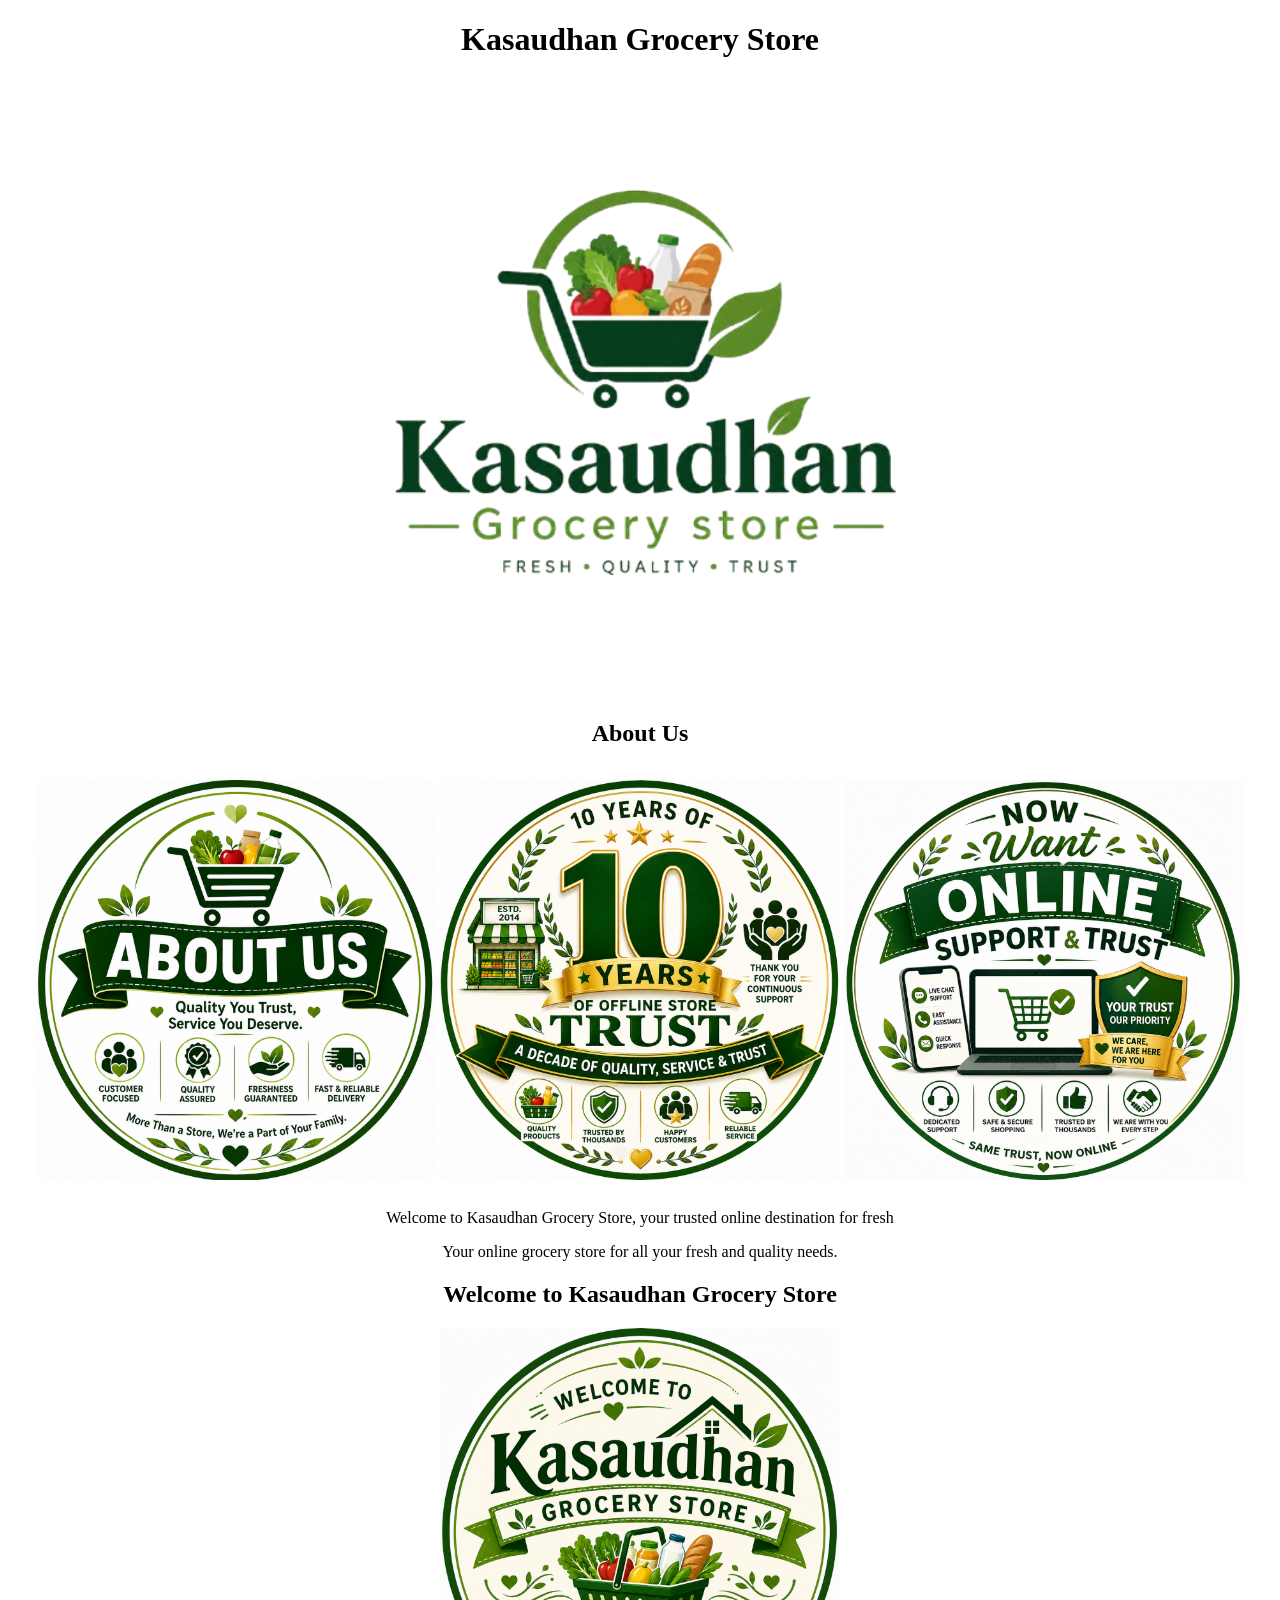
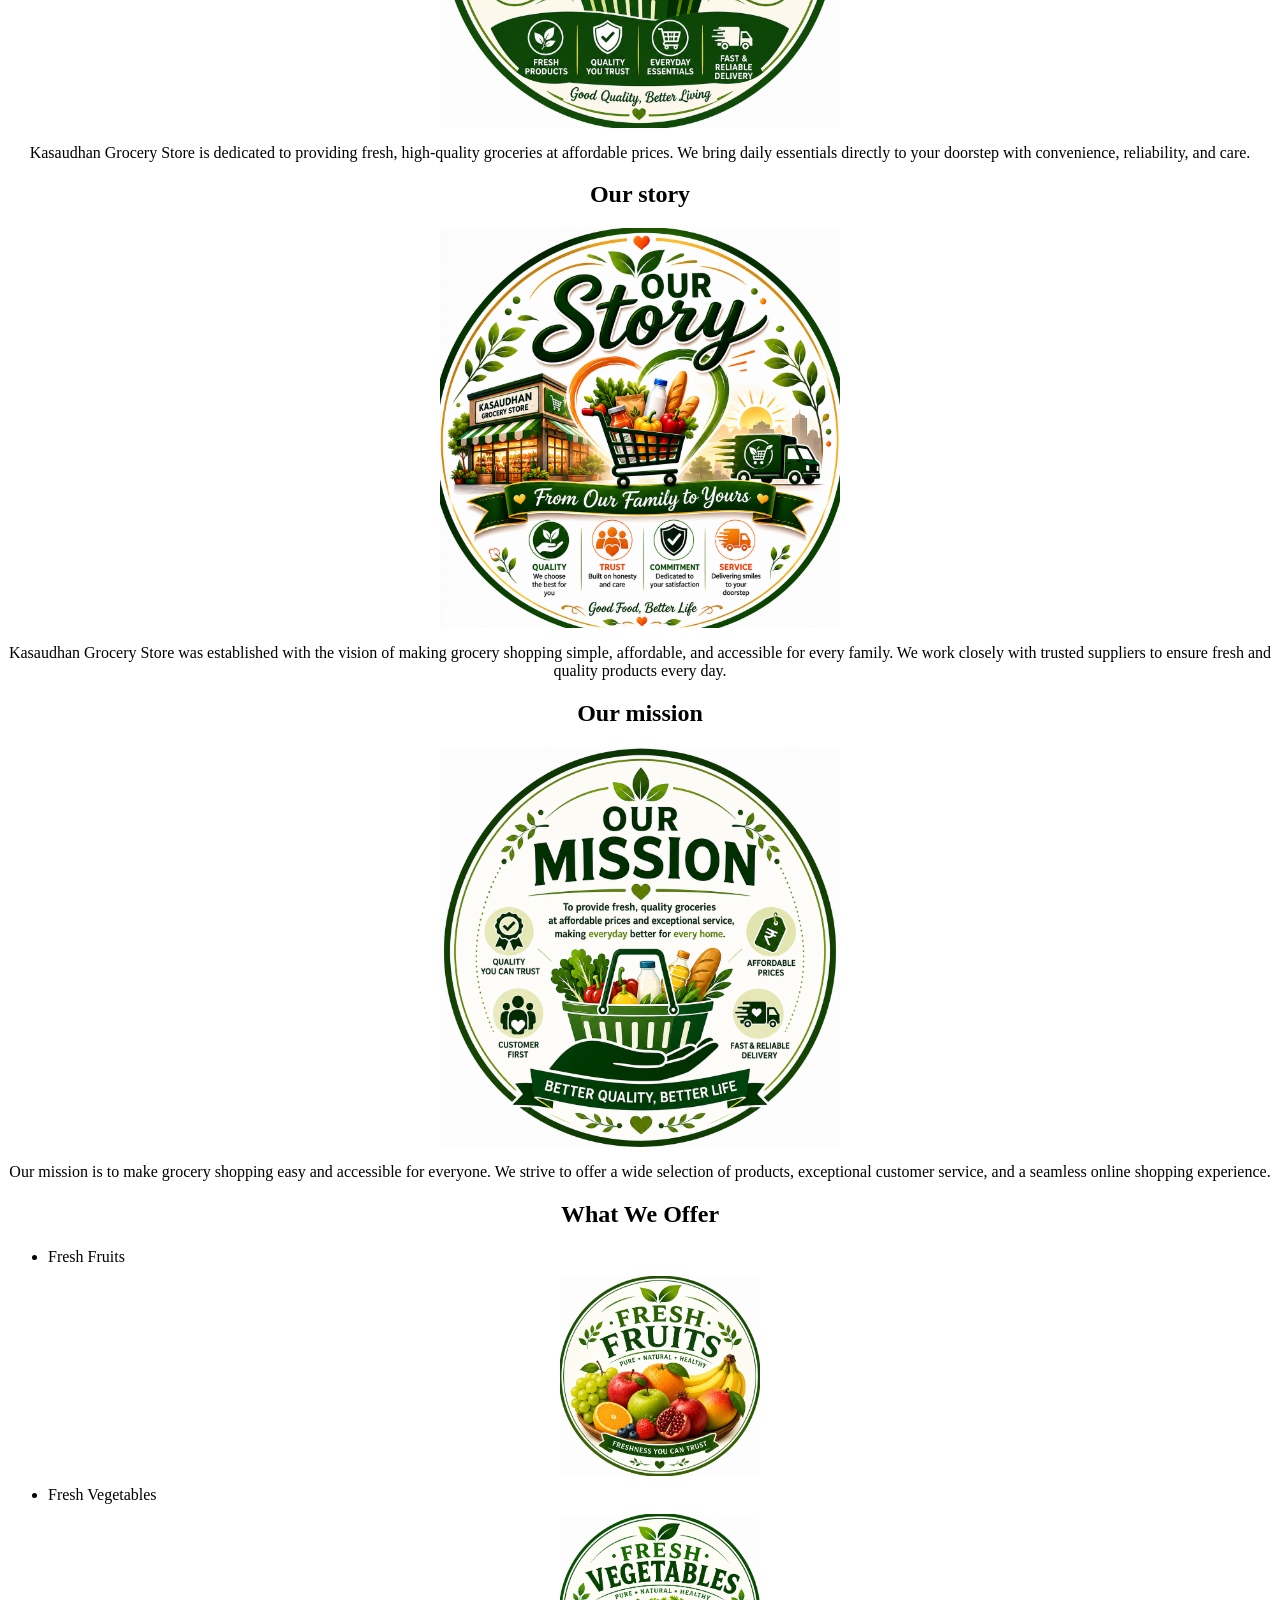
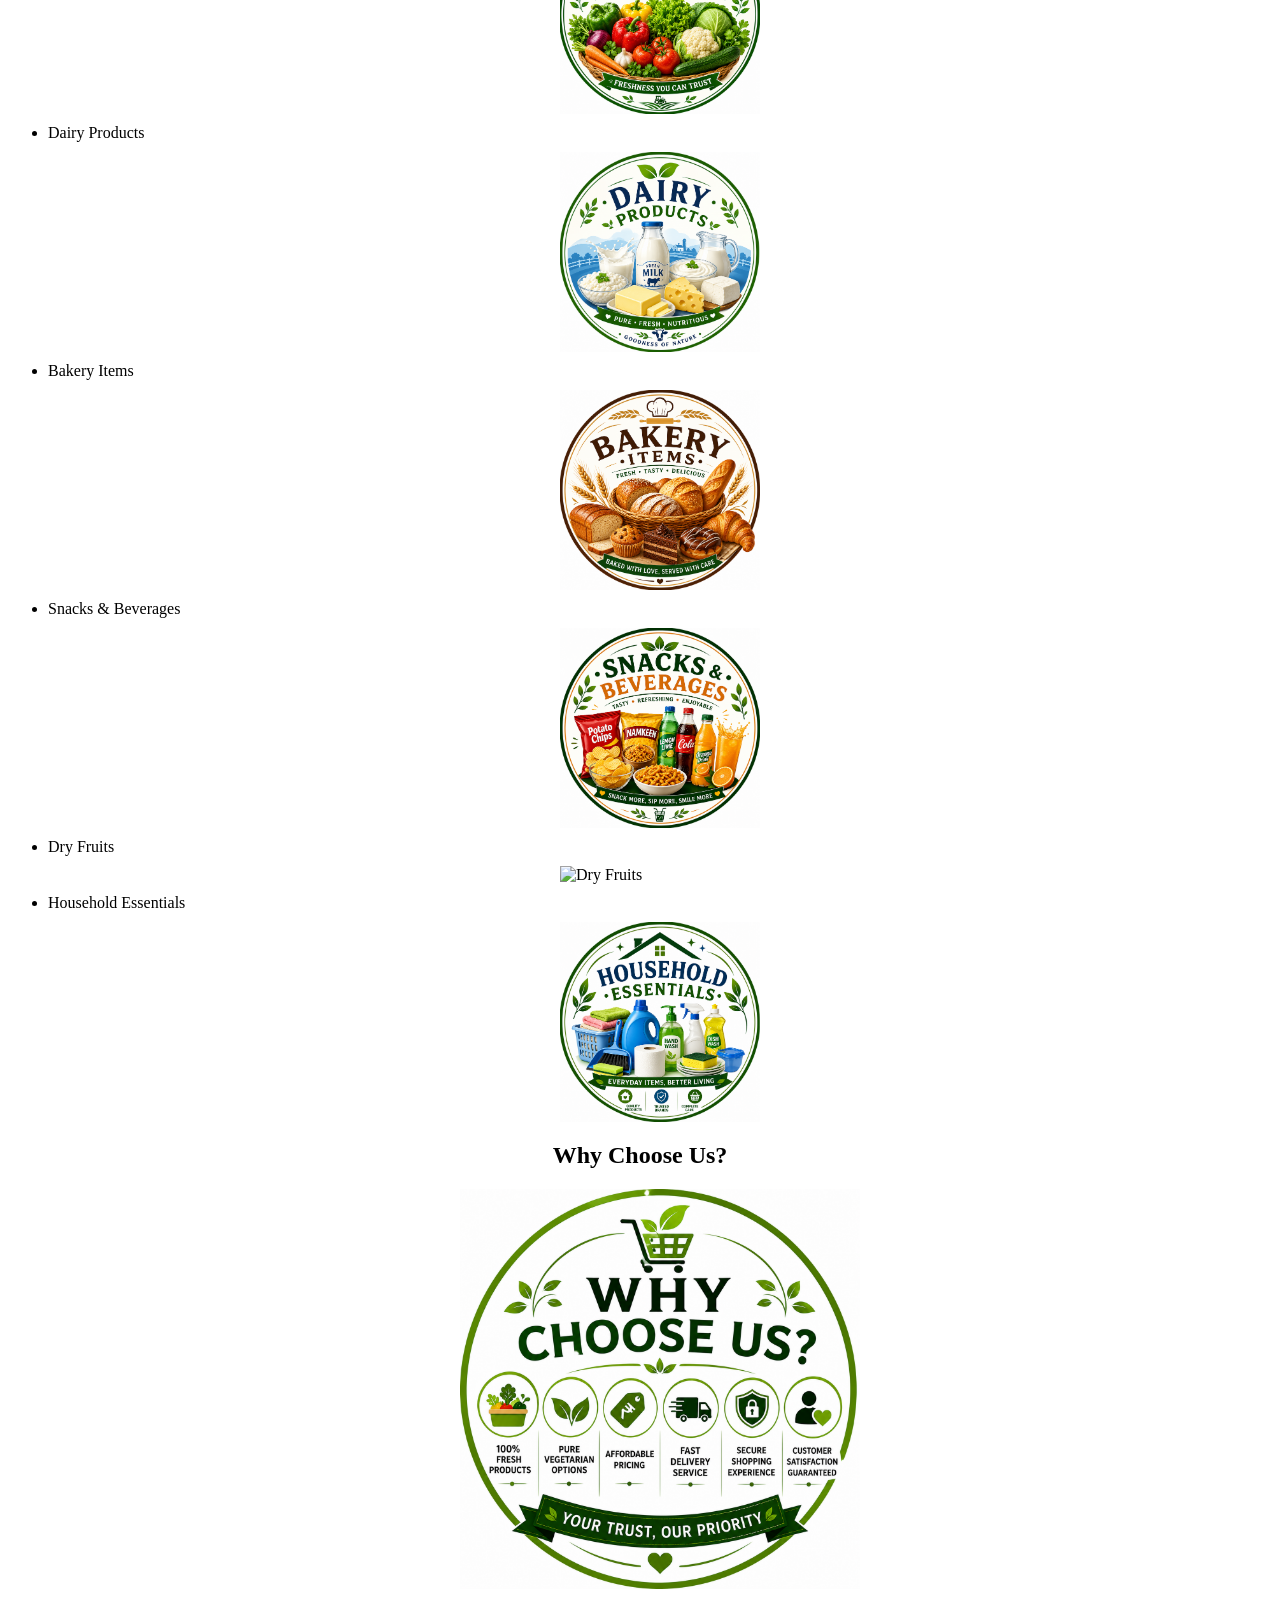
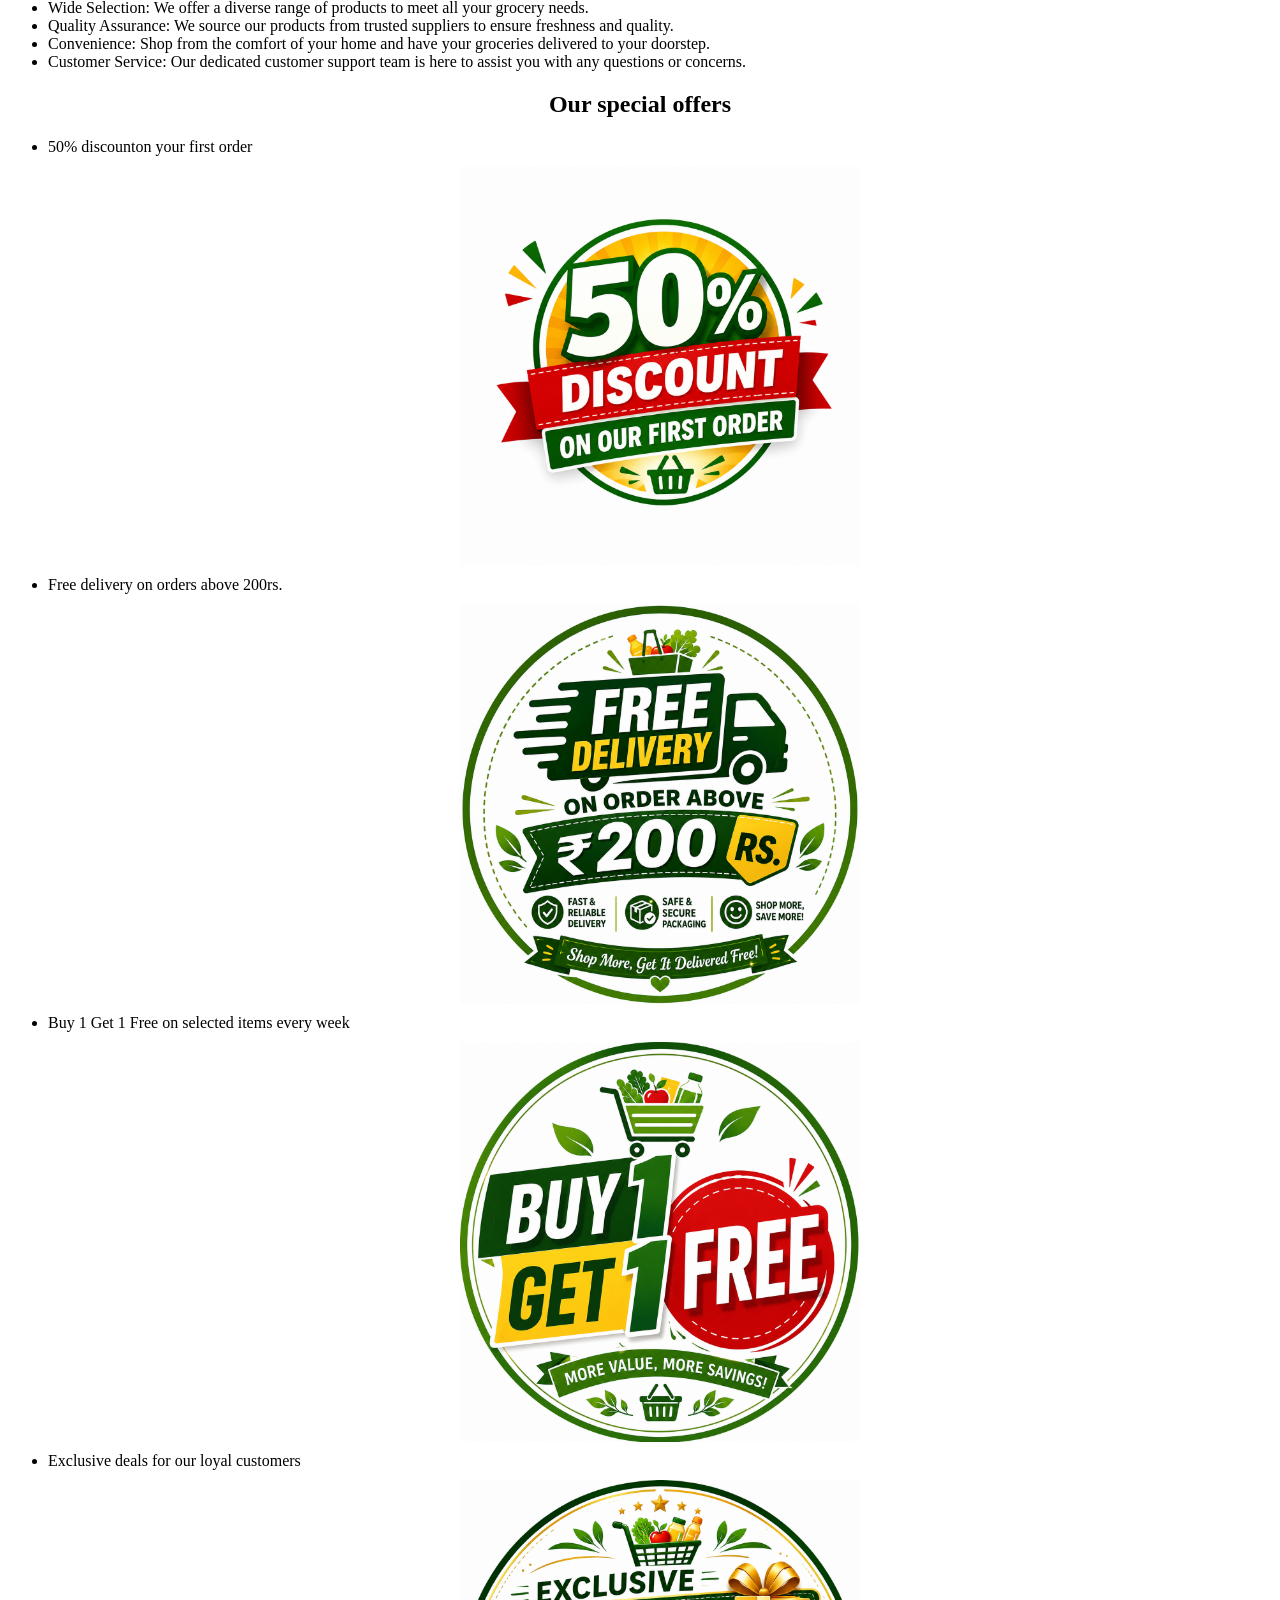
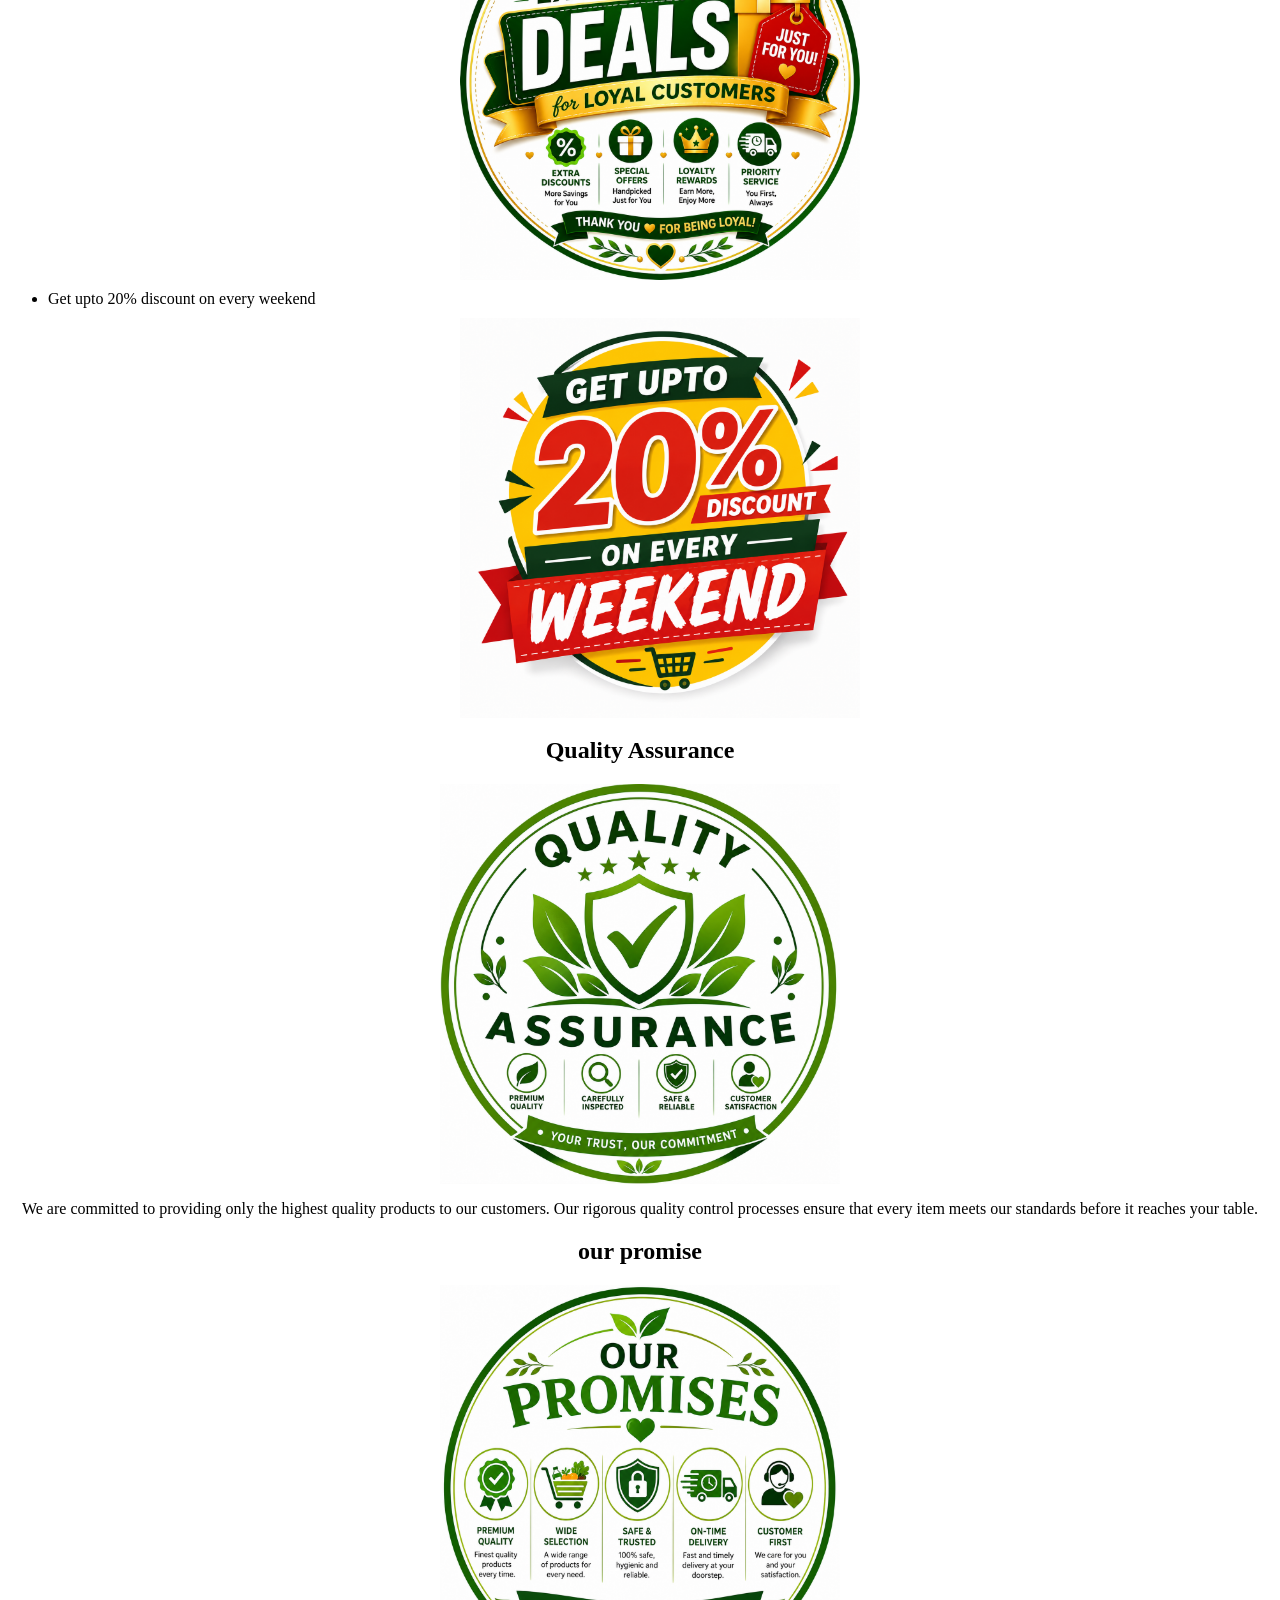
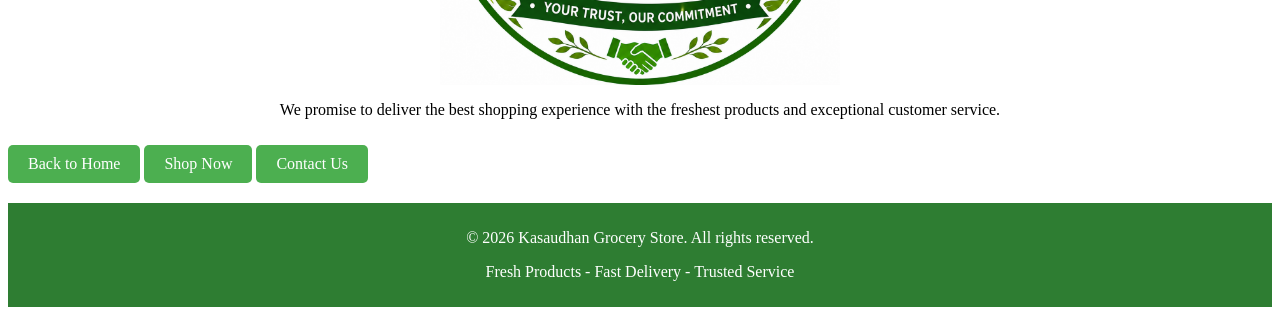
==== about.html @ 4cefc8a5 "Add files via upload" ====
<!DOCTYPE html>
<html lang="en">
<head>
    <meta charset="UTF-8">
    <meta name="viewport" content="width=device-width, initial-scale=1.0">
    <title>About Us</title>
    <link rel="icon" type="png" href="icon.png">
</head>
<body>
    <!--header section-->
    <header style="text-align: center;">
    <h1>Kasaudhan Grocery Store</h1>
    <img src="logo.png" alt="Kasaudhan Grocery Store Logo" width="600"
            style="display: block; margin: 0 auto; padding: 10px;">
    </header>
    <section>
        <h1 align="center">About Us</h1>
        <table align="center">
            <tr>
                <td><img src="aboutus.png" alt="About Us" width="400" style="display: block; margin: 10px auto;"></td>
                <td><img src="trust.png" alt="trust us" width="400" style="display: block; margin: 10px auto;"></td>
                <td><img src="support.png" alt="support Us" width="400" style="display: block; margin: 10px auto;"></td>
            </tr>
        </table>
        <p align="center">Welcome to Kasaudhan Grocery Store, your trusted online destination for fresh</p>
        <p align="center">Your online grocery store for all your fresh and quality needs.</p>
    </section>
    <section>
        <h2 align="center">Welcome to Kasaudhan Grocery Store</h2>
        <img src="welcome.png" alt="Welcome" width="400" style="display: block; margin: 10px auto;">
        <p align="center">Kasaudhan Grocery Store is dedicated to providing fresh,
            high-quality groceries at affordable prices. We bring
            daily essentials directly to your doorstep with convenience,
            reliability, and care.
        </p>
    </section>
    <section>
        <h2 align="center">Our story</h2>
        <img src="story.png" alt="Our Story" width="400" style="display: block; margin: 10px auto;">
        <p align="center">Kasaudhan Grocery Store was established with the vision
            of making grocery shopping simple, affordable, and accessible
            for every family. We work closely with trusted suppliers
            to ensure fresh and quality products every day.
        </p>
    </section>
    <section>
        <h2 align="center">Our mission</h2>
        <img src="mission.png" alt="Our Mission" width="400" style="display: block; margin: 10px auto;">
        <p align="center">Our mission is to make grocery shopping easy and accessible for everyone. We strive to offer a wide selection of products, exceptional customer service, and a seamless online shopping experience.</p>
    </section>
    <section>
        <h2 align="center">What We Offer</h2>

        <ul>
            <li>Fresh Fruits</li>
            <img src="fruits.png" alt="Fresh Fruits" width="200" style="display: block; margin: 10px auto;">
            <li>Fresh Vegetables</li>
            <img src="vegetables.png" alt="Fresh Vegetables" width="200" style="display: block; margin: 10px auto;">
            <li>Dairy Products</li>
            <img src="dairy.png" alt="Dairy Products" width="200" style="display: block; margin: 10px auto;">
            <li>Bakery Items</li>
            <img src="bakery.png" alt="Bakery Items" width="200" style="display: block; margin: 10px auto;">
            <li>Snacks & Beverages</li>
            <img src="snacks.png" alt="Snacks & Beverages" width="200" style="display: block; margin: 10px auto;">
            <li>Dry Fruits</li>
            <img src="dryfruits.png" alt="Dry Fruits" width="200" style="display: block; margin: 10px auto;">
            <li>Household Essentials</li>
            <img src="household.png" alt="Household Essentials" width="200" style="display: block; margin: 10px auto;">
        </ul>
    </section>
    <section>
        <h2 align="center">Why Choose Us?</h2>
        <ul>
            <img src="whychooseus.png" alt="Why Choose Us" width="400" style="display: block; margin: 10px auto;">
            <li>Wide Selection: We offer a diverse range of products to meet all your grocery needs.</li>
            <li>Quality Assurance: We source our products from trusted suppliers to ensure freshness and quality.</li>
            <li>Convenience: Shop from the comfort of your home and have your groceries delivered to your doorstep.</li>
            <li>Customer Service: Our dedicated customer support team is here to assist you with any questions or concerns.</li>
        </ul>
    </section>
    <section>
        <h2 align="center">Our special offers </h2>
        <ul>
            <li>50% discounton your first order</li>
            <img src="discount5.png" alt="Special Offers" width="400" style="display: block; margin: 10px auto;">
            <li>Free delivery on orders above 200rs.</li>
            <img src="free.png" alt="Free Delivery" width="400" style="display: block; margin: 10px auto;">
            <li>Buy 1 Get 1 Free on selected items every week</li>
            <img src="buy.png" alt="Buy 1 Get 1 Free" width="400" style="display: block; margin: 10px auto;">
            <li>Exclusive deals for our loyal customers</li>
            <img src="exclusive.png" alt="Loyalty Deals" width="400" style="display: block; margin: 10px auto;">
            <li>Get upto 20% discount on every weekend</li>
            <img src="discount2.png" alt="Weekend Discount" width="400" style="display: block; margin: 10px auto;">
        </ul>
    </section>
    <section>
        <h2 align="center">Quality Assurance</h2>
        <img src="quality.png" alt="Quality Assurance" width="400" style="display: block; margin: 10px auto;">
        <p align="center">We are committed to providing only the highest quality products to our customers. Our rigorous quality control processes ensure that every item meets our standards before it reaches your table.</p>
    </section>
    <section>
        <h2 align="center">our promise</h2>
        <img src="promise.png" alt="Our Promise" width="400" style="display: block; margin: 10px auto;">
        <p align="center">We promise to deliver the best shopping experience with the freshest products and exceptional customer service.</p>
        <a href="index.html" style="display: inline-block; margin-top: 10px; padding: 10px 20px; background-color: #4CAF50; color: white; text-decoration: none; border-radius: 5px;">Back to Home</a>
        <a href="Products.html" style="display: inline-block; margin-top: 10px; padding: 10px 20px; background-color: #4CAF50; color: white; text-decoration: none; border-radius: 5px;">Shop Now</a>
        <a href="Contact.html" style="display: inline-block; margin-top: 10px; padding: 10px 20px; background-color: #4CAF50; color: white; text-decoration: none; border-radius: 5px;">Contact Us</a>
    </section>
    <footer style="text-align: center; margin-top: 20px; padding: 10px; background-color: #2E7D32; color: white;">
        <p>&copy; 2026 Kasaudhan Grocery Store. All rights reserved.</p>
        <p> Fresh Products - Fast Delivery - Trusted Service</p>
    </footer>
</body>
</html>
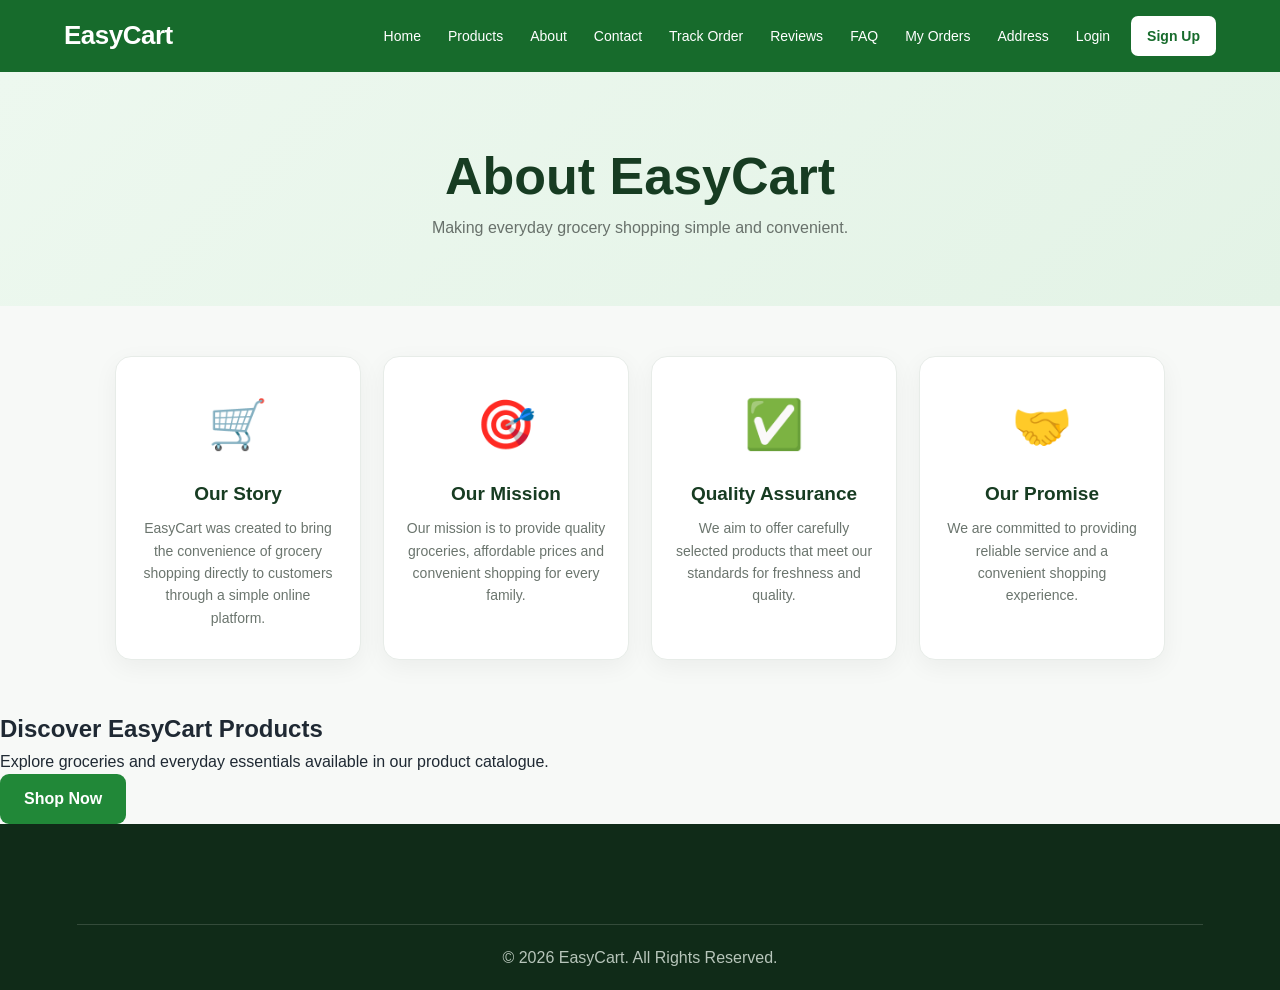
==== commit 153d1efb: "Add files via upload" ====
--- a/about.html
+++ b/about.html
@@ -1,114 +1,161 @@
 <!DOCTYPE html>
 <html lang="en">
+
 <head>
     <meta charset="UTF-8">
-    <meta name="viewport" content="width=device-width, initial-scale=1.0">
-    <title>About Us</title>
-    <link rel="icon" type="png" href="icon.png">
+    <meta name="viewport"
+          content="width=device-width, initial-scale=1.0">
+
+    <title>About Us | EasyCart</title>
+
+    <link rel="stylesheet"
+          href="style.css">
 </head>
+
 <body>
-    <!--header section-->
-    <header style="text-align: center;">
-    <h1>Kasaudhan Grocery Store</h1>
-    <img src="logo.png" alt="Kasaudhan Grocery Store Logo" width="600"
-            style="display: block; margin: 0 auto; padding: 10px;">
-    </header>
-    <section>
-        <h1 align="center">About Us</h1>
-        <table align="center">
-            <tr>
-                <td><img src="aboutus.png" alt="About Us" width="400" style="display: block; margin: 10px auto;"></td>
-                <td><img src="trust.png" alt="trust us" width="400" style="display: block; margin: 10px auto;"></td>
-                <td><img src="support.png" alt="support Us" width="400" style="display: block; margin: 10px auto;"></td>
-            </tr>
-        </table>
-        <p align="center">Welcome to Kasaudhan Grocery Store, your trusted online destination for fresh</p>
-        <p align="center">Your online grocery store for all your fresh and quality needs.</p>
-    </section>
-    <section>
-        <h2 align="center">Welcome to Kasaudhan Grocery Store</h2>
-        <img src="welcome.png" alt="Welcome" width="400" style="display: block; margin: 10px auto;">
-        <p align="center">Kasaudhan Grocery Store is dedicated to providing fresh,
-            high-quality groceries at affordable prices. We bring
-            daily essentials directly to your doorstep with convenience,
-            reliability, and care.
+
+<nav class="navbar">
+
+    <a href="index.html"
+       class="brand">
+        EasyCart
+    </a>
+
+    <button class="menu-toggle"
+            onclick="document.querySelector('.nav-links').classList.toggle('show')">
+        ☰
+    </button>
+
+    <div class="nav-links">
+
+        <a href="index.html">Home</a>
+        <a href="products.html">Products</a>
+        <a href="about.html">About</a>
+        <a href="contact.html">Contact</a>
+        <a href="tracking.html">Track Order</a>
+        <a href="reviews.html">Reviews</a>
+        <a href="faq.html">FAQ</a>
+        <a href="my-orders.html">My Orders</a>
+        <a href="address.html">Address</a>
+        <a href="login.html">Login</a>
+        <a href="signup.html"
+           class="signup-btn">Sign Up</a>
+
+    </div>
+
+</nav>
+
+
+<section class="page-header">
+
+    <h1>About EasyCart</h1>
+
+    <p>
+        Making everyday grocery shopping
+        simple and convenient.
+    </p>
+
+</section>
+
+
+<main class="section-container">
+
+    <div class="feature-grid">
+
+        <article class="feature-card">
+
+            <div class="feature-icon">🛒</div>
+
+            <h3>Our Story</h3>
+
+            <p>
+                EasyCart was created to bring the
+                convenience of grocery shopping
+                directly to customers through a
+                simple online platform.
+            </p>
+
+        </article>
+
+
+        <article class="feature-card">
+
+            <div class="feature-icon">🎯</div>
+
+            <h3>Our Mission</h3>
+
+            <p>
+                Our mission is to provide quality
+                groceries, affordable prices and
+                convenient shopping for every family.
+            </p>
+
+        </article>
+
+
+        <article class="feature-card">
+
+            <div class="feature-icon">✅</div>
+
+            <h3>Quality Assurance</h3>
+
+            <p>
+                We aim to offer carefully selected
+                products that meet our standards
+                for freshness and quality.
+            </p>
+
+        </article>
+
+
+        <article class="feature-card">
+
+            <div class="feature-icon">🤝</div>
+
+            <h3>Our Promise</h3>
+
+            <p>
+                We are committed to providing
+                reliable service and a convenient
+                shopping experience.
+            </p>
+
+        </article>
+
+    </div>
+
+</main>
+
+
+<section class="cta-section">
+
+    <h2>Discover EasyCart Products</h2>
+
+    <p>
+        Explore groceries and everyday essentials
+        available in our product catalogue.
+    </p>
+
+    <a href="products.html"
+       class="primary-btn">
+        Shop Now
+    </a>
+
+</section>
+
+
+<footer>
+
+    <div class="copyright">
+
+        <p>
+            &copy; 2026 EasyCart.
+            All Rights Reserved.
         </p>
-    </section>
-    <section>
-        <h2 align="center">Our story</h2>
-        <img src="story.png" alt="Our Story" width="400" style="display: block; margin: 10px auto;">
-        <p align="center">Kasaudhan Grocery Store was established with the vision
-            of making grocery shopping simple, affordable, and accessible
-            for every family. We work closely with trusted suppliers
-            to ensure fresh and quality products every day.
-        </p>
-    </section>
-    <section>
-        <h2 align="center">Our mission</h2>
-        <img src="mission.png" alt="Our Mission" width="400" style="display: block; margin: 10px auto;">
-        <p align="center">Our mission is to make grocery shopping easy and accessible for everyone. We strive to offer a wide selection of products, exceptional customer service, and a seamless online shopping experience.</p>
-    </section>
-    <section>
-        <h2 align="center">What We Offer</h2>
 
-        <ul>
-            <li>Fresh Fruits</li>
-            <img src="fruits.png" alt="Fresh Fruits" width="200" style="display: block; margin: 10px auto;">
-            <li>Fresh Vegetables</li>
-            <img src="vegetables.png" alt="Fresh Vegetables" width="200" style="display: block; margin: 10px auto;">
-            <li>Dairy Products</li>
-            <img src="dairy.png" alt="Dairy Products" width="200" style="display: block; margin: 10px auto;">
-            <li>Bakery Items</li>
-            <img src="bakery.png" alt="Bakery Items" width="200" style="display: block; margin: 10px auto;">
-            <li>Snacks & Beverages</li>
-            <img src="snacks.png" alt="Snacks & Beverages" width="200" style="display: block; margin: 10px auto;">
-            <li>Dry Fruits</li>
-            <img src="dryfruits.png" alt="Dry Fruits" width="200" style="display: block; margin: 10px auto;">
-            <li>Household Essentials</li>
-            <img src="household.png" alt="Household Essentials" width="200" style="display: block; margin: 10px auto;">
-        </ul>
-    </section>
-    <section>
-        <h2 align="center">Why Choose Us?</h2>
-        <ul>
-            <img src="whychooseus.png" alt="Why Choose Us" width="400" style="display: block; margin: 10px auto;">
-            <li>Wide Selection: We offer a diverse range of products to meet all your grocery needs.</li>
-            <li>Quality Assurance: We source our products from trusted suppliers to ensure freshness and quality.</li>
-            <li>Convenience: Shop from the comfort of your home and have your groceries delivered to your doorstep.</li>
-            <li>Customer Service: Our dedicated customer support team is here to assist you with any questions or concerns.</li>
-        </ul>
-    </section>
-    <section>
-        <h2 align="center">Our special offers </h2>
-        <ul>
-            <li>50% discounton your first order</li>
-            <img src="discount5.png" alt="Special Offers" width="400" style="display: block; margin: 10px auto;">
-            <li>Free delivery on orders above 200rs.</li>
-            <img src="free.png" alt="Free Delivery" width="400" style="display: block; margin: 10px auto;">
-            <li>Buy 1 Get 1 Free on selected items every week</li>
-            <img src="buy.png" alt="Buy 1 Get 1 Free" width="400" style="display: block; margin: 10px auto;">
-            <li>Exclusive deals for our loyal customers</li>
-            <img src="exclusive.png" alt="Loyalty Deals" width="400" style="display: block; margin: 10px auto;">
-            <li>Get upto 20% discount on every weekend</li>
-            <img src="discount2.png" alt="Weekend Discount" width="400" style="display: block; margin: 10px auto;">
-        </ul>
-    </section>
-    <section>
-        <h2 align="center">Quality Assurance</h2>
-        <img src="quality.png" alt="Quality Assurance" width="400" style="display: block; margin: 10px auto;">
-        <p align="center">We are committed to providing only the highest quality products to our customers. Our rigorous quality control processes ensure that every item meets our standards before it reaches your table.</p>
-    </section>
-    <section>
-        <h2 align="center">our promise</h2>
-        <img src="promise.png" alt="Our Promise" width="400" style="display: block; margin: 10px auto;">
-        <p align="center">We promise to deliver the best shopping experience with the freshest products and exceptional customer service.</p>
-        <a href="index.html" style="display: inline-block; margin-top: 10px; padding: 10px 20px; background-color: #4CAF50; color: white; text-decoration: none; border-radius: 5px;">Back to Home</a>
-        <a href="Products.html" style="display: inline-block; margin-top: 10px; padding: 10px 20px; background-color: #4CAF50; color: white; text-decoration: none; border-radius: 5px;">Shop Now</a>
-        <a href="Contact.html" style="display: inline-block; margin-top: 10px; padding: 10px 20px; background-color: #4CAF50; color: white; text-decoration: none; border-radius: 5px;">Contact Us</a>
-    </section>
-    <footer style="text-align: center; margin-top: 20px; padding: 10px; background-color: #2E7D32; color: white;">
-        <p>&copy; 2026 Kasaudhan Grocery Store. All rights reserved.</p>
-        <p> Fresh Products - Fast Delivery - Trusted Service</p>
-    </footer>
+    </div>
+
+</footer>
+
 </body>
 </html>
--- a/style.css
+++ b/style.css
@@ -0,0 +1,2416 @@
+/* =========================================================
+   EASYCART - COMPLETE STYLE.CSS
+========================================================= */
+
+
+/* =========================================================
+   1. RESET AND GLOBAL STYLES
+========================================================= */
+
+* {
+    margin: 0;
+    padding: 0;
+    box-sizing: border-box;
+}
+
+html {
+    scroll-behavior: smooth;
+}
+
+body {
+    min-height: 100vh;
+
+    font-family: Arial, Helvetica, sans-serif;
+
+    background-color: #f7f9f7;
+    color: #1f2933;
+
+    line-height: 1.6;
+}
+
+a {
+    text-decoration: none;
+}
+
+button,
+input,
+select,
+textarea {
+    font: inherit;
+}
+
+button {
+    cursor: pointer;
+}
+
+img {
+    max-width: 100%;
+}
+
+
+/* =========================================================
+   2. NAVBAR
+========================================================= */
+
+header {
+    position: relative;
+    z-index: 1000;
+}
+
+.navbar {
+    width: 100%;
+    min-height: 72px;
+
+    display: flex;
+    align-items: center;
+    justify-content: space-between;
+
+    gap: 30px;
+
+    padding: 10px 5%;
+
+    background-color: #176b2c;
+    color: #ffffff;
+
+    position: relative;
+}
+
+
+/* TEXT BRAND - NO LOGO */
+
+.brand {
+    flex-shrink: 0;
+
+    color: #ffffff;
+
+    font-size: 26px;
+    font-weight: 800;
+
+    letter-spacing: -0.5px;
+}
+
+
+/* NAVIGATION LINKS */
+
+.nav-links {
+    display: flex;
+    align-items: center;
+    justify-content: flex-end;
+
+    gap: 5px;
+
+    flex-wrap: wrap;
+}
+
+.nav-links a {
+    display: inline-flex;
+    align-items: center;
+
+    padding: 9px 11px;
+
+    color: #ffffff;
+
+    border-radius: 7px;
+
+    font-size: 14px;
+    font-weight: 500;
+
+    transition:
+        background-color 0.2s ease,
+        color 0.2s ease;
+}
+
+.nav-links a:hover {
+    background-color: rgba(255, 255, 255, 0.15);
+}
+
+.nav-links a.active {
+    background-color: rgba(255, 255, 255, 0.15);
+}
+
+
+/* SIGN UP BUTTON */
+
+.nav-links .signup-btn {
+    margin-left: 5px;
+
+    padding: 9px 16px;
+
+    background-color: #ffffff;
+    color: #176b2c;
+
+    font-weight: 700;
+}
+
+.nav-links .signup-btn:hover {
+    background-color: #f0f8f2;
+}
+
+
+/* CART NAVIGATION */
+
+.cart-nav {
+    position: relative;
+}
+
+.cart-count {
+    min-width: 20px;
+    height: 20px;
+
+    display: inline-flex;
+    align-items: center;
+    justify-content: center;
+
+    margin-left: 5px;
+    padding: 0 5px;
+
+    background-color: #ffdf45;
+    color: #173c22;
+
+    border-radius: 20px;
+
+    font-size: 11px;
+    font-weight: 800;
+}
+
+
+/* MOBILE MENU BUTTON */
+
+.menu-toggle {
+    display: none;
+
+    padding: 5px;
+
+    border: none;
+
+    background: transparent;
+    color: #ffffff;
+
+    font-size: 28px;
+    line-height: 1;
+}
+
+
+/* =========================================================
+   3. HERO SECTION
+========================================================= */
+
+.hero {
+    min-height: 620px;
+
+    display: grid;
+
+    grid-template-columns:
+        minmax(0, 1.15fr)
+        minmax(350px, 0.85fr);
+
+    align-items: center;
+
+    gap: 60px;
+
+    padding: 80px 8%;
+
+    overflow: hidden;
+
+    background:
+        linear-gradient(
+            135deg,
+            #f5fff7 0%,
+            #e7f7ea 100%
+        );
+}
+
+
+/* HERO CONTENT */
+
+.hero-content {
+    position: relative;
+    z-index: 2;
+}
+
+.hero-label {
+    display: inline-block;
+
+    color: #218838;
+
+    font-size: 13px;
+    font-weight: 800;
+
+    letter-spacing: 1.5px;
+}
+
+.hero h1 {
+    max-width: 700px;
+
+    margin: 15px 0 20px;
+
+    color: #173c22;
+
+    font-size: clamp(48px, 6vw, 80px);
+    font-weight: 800;
+
+    line-height: 1.05;
+
+    letter-spacing: -2px;
+}
+
+.hero h1 span {
+    display: block;
+
+    color: #218838;
+}
+
+.hero-content > p {
+    max-width: 620px;
+
+    color: #5d6961;
+
+    font-size: 18px;
+}
+
+
+/* HERO BUTTONS */
+
+.hero-buttons,
+.center-buttons {
+    display: flex;
+    align-items: center;
+
+    gap: 15px;
+
+    margin-top: 30px;
+
+    flex-wrap: wrap;
+}
+
+
+/* =========================================================
+   4. LARGE HERO LOGO
+   THIS IS THE ONLY IMAGE LOGO ON INDEX PAGE
+========================================================= */
+
+.hero-visual {
+    display: flex;
+    align-items: center;
+    justify-content: center;
+
+    position: relative;
+}
+
+
+/* DECORATIVE BACKGROUND GLOW */
+
+.hero-visual::before {
+    content: "";
+
+    position: absolute;
+
+    width: 480px;
+    height: 480px;
+
+    background-color: rgba(33, 136, 56, 0.08);
+
+    border-radius: 50%;
+}
+
+
+/* LARGE LOGO CONTAINER */
+
+.hero-logo-circle {
+    width: 450px;
+    height: 450px;
+
+    display: flex;
+    align-items: center;
+    justify-content: center;
+
+    position: relative;
+    z-index: 1;
+
+    padding: 20px;
+
+    background-color: #ffffff;
+
+    border:
+        8px solid
+        rgba(255, 255, 255, 0.8);
+
+    border-radius: 50%;
+
+    box-shadow:
+        0 30px 70px
+        rgba(23, 107, 44, 0.20);
+}
+
+
+/* LARGE HERO LOGO IMAGE */
+
+.hero-logo-circle img {
+    width: 100%;
+    height: 100%;
+
+    display: block;
+
+    object-fit: contain;
+
+    border-radius: 50%;
+}
+
+
+/* =========================================================
+   5. BUTTONS
+========================================================= */
+
+.primary-btn,
+.secondary-btn,
+.white-btn {
+    display: inline-flex;
+    align-items: center;
+    justify-content: center;
+
+    min-height: 48px;
+
+    padding: 12px 24px;
+
+    border-radius: 9px;
+
+    font-weight: 700;
+
+    transition:
+        transform 0.2s ease,
+        background-color 0.2s ease,
+        box-shadow 0.2s ease;
+}
+
+.primary-btn {
+    background-color: #218838;
+    color: #ffffff;
+}
+
+.primary-btn:hover {
+    background-color: #176b2c;
+
+    transform: translateY(-2px);
+
+    box-shadow:
+        0 8px 20px
+        rgba(33, 136, 56, 0.20);
+}
+
+.secondary-btn {
+    border: 1px solid #218838;
+
+    background-color: #ffffff;
+    color: #218838;
+}
+
+.secondary-btn:hover {
+    background-color: #edf8ef;
+
+    transform: translateY(-2px);
+}
+
+.white-btn {
+    margin-top: 25px;
+
+    background-color: #ffffff;
+    color: #176b2c;
+}
+
+.white-btn:hover {
+    transform: translateY(-2px);
+
+    box-shadow:
+        0 8px 20px
+        rgba(0, 0, 0, 0.12);
+}
+
+.center-buttons {
+    justify-content: center;
+
+    margin-top: 0;
+}
+
+
+/* =========================================================
+   6. COMMON SECTIONS
+========================================================= */
+
+.section {
+    width: 100%;
+    max-width: 1250px;
+
+    margin: 0 auto;
+
+    padding: 90px 5%;
+}
+
+.section-heading {
+    max-width: 700px;
+
+    margin: 0 auto 50px;
+
+    text-align: center;
+}
+
+.section-heading > span,
+.page-header > span {
+    display: inline-block;
+
+    color: #218838;
+
+    font-size: 13px;
+    font-weight: 800;
+
+    letter-spacing: 1.5px;
+}
+
+.section-heading h2 {
+    margin: 10px 0;
+
+    color: #173c22;
+
+    font-size: clamp(30px, 4vw, 44px);
+
+    line-height: 1.2;
+}
+
+.section-heading p {
+    color: #6b756e;
+
+    font-size: 16px;
+}
+
+
+/* =========================================================
+   7. FEATURE CARDS
+========================================================= */
+
+.feature-grid {
+    display: grid;
+
+    grid-template-columns:
+        repeat(4, minmax(0, 1fr));
+
+    gap: 22px;
+}
+
+.feature-card {
+    padding: 30px 22px;
+
+    background-color: #ffffff;
+
+    border: 1px solid #e7ece8;
+    border-radius: 16px;
+
+    text-align: center;
+
+    box-shadow:
+        0 7px 25px
+        rgba(0, 0, 0, 0.05);
+
+    transition:
+        transform 0.25s ease,
+        box-shadow 0.25s ease;
+}
+
+.feature-card:hover {
+    transform: translateY(-6px);
+
+    box-shadow:
+        0 15px 35px
+        rgba(0, 0, 0, 0.08);
+}
+
+.feature-icon {
+    font-size: 48px;
+}
+
+.feature-card h3 {
+    margin: 15px 0 8px;
+
+    color: #173c22;
+
+    font-size: 19px;
+}
+
+.feature-card p {
+    color: #6b756e;
+
+    font-size: 14px;
+}
+
+
+/* =========================================================
+   8. CATEGORY SECTION
+========================================================= */
+
+.category-section {
+    max-width: none;
+
+    background-color: #edf8ef;
+}
+
+.category-section .section-heading {
+    max-width: 700px;
+}
+
+.category-grid {
+    width: 100%;
+    max-width: 1100px;
+
+    display: grid;
+
+    grid-template-columns:
+        repeat(6, minmax(0, 1fr));
+
+    gap: 18px;
+
+    margin: 0 auto;
+}
+
+.category-card {
+    min-width: 0;
+
+    padding: 25px 15px;
+
+    background-color: #ffffff;
+    color: #173c22;
+
+    border: 1px solid #e5ece7;
+    border-radius: 14px;
+
+    text-align: center;
+
+    box-shadow:
+        0 5px 20px
+        rgba(0, 0, 0, 0.04);
+
+    transition:
+        transform 0.25s ease,
+        box-shadow 0.25s ease;
+}
+
+.category-card:hover {
+    transform: translateY(-6px);
+
+    box-shadow:
+        0 12px 30px
+        rgba(0, 0, 0, 0.08);
+}
+
+.category-card div {
+    font-size: 50px;
+}
+
+.category-card h3 {
+    margin-top: 10px;
+
+    font-size: 15px;
+}
+
+
+/* =========================================================
+   9. WEEKEND OFFER
+========================================================= */
+
+.offer {
+    width: 90%;
+    max-width: 1150px;
+
+    display: grid;
+
+    grid-template-columns:
+        minmax(0, 2fr)
+        minmax(180px, 1fr);
+
+    align-items: center;
+
+    gap: 30px;
+
+    margin: 80px auto;
+    padding: 50px;
+
+    background:
+        linear-gradient(
+            135deg,
+            #176b2c,
+            #218838
+        );
+
+    color: #ffffff;
+
+    border-radius: 25px;
+
+    overflow: hidden;
+
+    box-shadow:
+        0 20px 50px
+        rgba(23, 107, 44, 0.15);
+}
+
+.offer-content > span {
+    font-size: 12px;
+    font-weight: 800;
+
+    letter-spacing: 1.5px;
+}
+
+.offer h2 {
+    max-width: 650px;
+
+    margin: 10px 0;
+
+    font-size: clamp(32px, 5vw, 50px);
+
+    line-height: 1.15;
+}
+
+.offer p {
+    max-width: 600px;
+
+    color: rgba(255, 255, 255, 0.85);
+}
+
+.offer-icon {
+    text-align: center;
+
+    font-size: 120px;
+}
+
+
+/* =========================================================
+   10. HOW IT WORKS
+========================================================= */
+
+.how-it-works {
+    max-width: none;
+
+    background-color: #ffffff;
+}
+
+
+/* =========================================================
+   11. DELIVERY BANNER
+========================================================= */
+
+.delivery-banner {
+    width: 90%;
+    max-width: 1100px;
+
+    display: flex;
+    align-items: center;
+
+    gap: 30px;
+
+    margin: 20px auto 80px;
+    padding: 35px 45px;
+
+    background-color: #e8f5e9;
+
+    border: 1px solid #c8e6c9;
+    border-radius: 20px;
+
+    box-shadow:
+        0 10px 30px
+        rgba(33, 136, 56, 0.07);
+}
+
+.delivery-banner-icon {
+    flex-shrink: 0;
+
+    font-size: 70px;
+}
+
+.delivery-banner span {
+    color: #218838;
+
+    font-size: 12px;
+    font-weight: 800;
+
+    letter-spacing: 1px;
+}
+
+.delivery-banner h2 {
+    margin: 5px 0;
+
+    color: #173c22;
+
+    font-size: clamp(25px, 4vw, 38px);
+
+    line-height: 1.2;
+}
+
+.delivery-banner p {
+    color: #5d6961;
+}
+
+
+/* =========================================================
+   12. PAGE HEADER
+========================================================= */
+
+.page-header {
+    padding: 65px 20px;
+
+    background:
+        linear-gradient(
+            135deg,
+            #edf8ef,
+            #e3f3e6
+        );
+
+    text-align: center;
+}
+
+.page-header h1 {
+    margin: 8px 0;
+
+    color: #173c22;
+
+    font-size: clamp(35px, 5vw, 52px);
+
+    line-height: 1.2;
+}
+
+.page-header p {
+    color: #68716b;
+}
+
+
+/* =========================================================
+   13. PRODUCT CONTROLS
+========================================================= */
+
+.product-controls {
+    width: 90%;
+    max-width: 900px;
+
+    display: grid;
+
+    grid-template-columns:
+        minmax(0, 2fr)
+        minmax(200px, 1fr);
+
+    gap: 15px;
+
+    margin: 40px auto;
+}
+
+.product-controls input,
+.product-controls select {
+    width: 100%;
+
+    padding: 14px 15px;
+
+    border: 1px solid #d5ddd7;
+    border-radius: 10px;
+
+    background-color: #ffffff;
+    color: #1f2933;
+
+    outline: none;
+
+    transition:
+        border-color 0.2s ease,
+        box-shadow 0.2s ease;
+}
+
+.product-controls input:focus,
+.product-controls select:focus {
+    border-color: #218838;
+
+    box-shadow:
+        0 0 0 3px
+        rgba(33, 136, 56, 0.10);
+}
+
+
+/* =========================================================
+   14. PRODUCTS
+========================================================= */
+
+.products-section {
+    width: 90%;
+    max-width: 1250px;
+
+    margin: 0 auto 80px;
+}
+
+.products-grid {
+    display: grid;
+
+    grid-template-columns:
+        repeat(4, minmax(0, 1fr));
+
+    gap: 22px;
+}
+
+.product-card {
+    min-width: 0;
+
+    display: flex;
+    flex-direction: column;
+
+    padding: 18px;
+
+    background-color: #ffffff;
+
+    border: 1px solid #e6ece7;
+    border-radius: 16px;
+
+    box-shadow:
+        0 5px 20px
+        rgba(0, 0, 0, 0.05);
+
+    transition:
+        transform 0.25s ease,
+        box-shadow 0.25s ease;
+}
+
+.product-card:hover {
+    transform: translateY(-5px);
+
+    box-shadow:
+        0 12px 30px
+        rgba(0, 0, 0, 0.09);
+}
+
+.product-image {
+    height: 150px;
+
+    display: flex;
+    align-items: center;
+    justify-content: center;
+
+    margin-bottom: 15px;
+
+    background-color: #f0f8f2;
+
+    border-radius: 12px;
+
+    font-size: 70px;
+}
+
+.product-category {
+    width: fit-content;
+
+    display: inline-block;
+
+    padding: 4px 9px;
+
+    background-color: #e8f5e9;
+    color: #218838;
+
+    border-radius: 20px;
+
+    font-size: 11px;
+    font-weight: 700;
+}
+
+.product-card h3 {
+    margin: 10px 0 3px;
+
+    color: #173c22;
+
+    font-size: 18px;
+}
+
+.product-unit {
+    margin-bottom: 15px;
+
+    color: #7b847e;
+
+    font-size: 14px;
+}
+
+.product-bottom {
+    display: flex;
+    align-items: center;
+    justify-content: space-between;
+
+    gap: 10px;
+
+    margin-top: auto;
+}
+
+.product-price {
+    color: #173c22;
+
+    font-size: 21px;
+    font-weight: 800;
+}
+
+.product-bottom button {
+    padding: 9px 15px;
+
+    border: 1px solid #218838;
+    border-radius: 8px;
+
+    background-color: #ffffff;
+    color: #218838;
+
+    font-weight: 700;
+
+    transition:
+        background-color 0.2s ease,
+        color 0.2s ease;
+}
+
+.product-bottom button:hover {
+    background-color: #218838;
+    color: #ffffff;
+}
+
+
+/* NO PRODUCTS */
+
+.no-products {
+    grid-column: 1 / -1;
+
+    padding: 70px 20px;
+
+    text-align: center;
+}
+
+.no-products div {
+    font-size: 60px;
+}
+
+.no-products h2 {
+    margin: 10px 0;
+
+    color: #173c22;
+}
+
+.no-products p {
+    color: #6b756e;
+}
+
+
+/* =========================================================
+   15. CART
+========================================================= */
+
+.cart-container {
+    width: 92%;
+    max-width: 1200px;
+
+    margin: 50px auto 80px;
+}
+
+.cart-layout {
+    display: grid;
+
+    grid-template-columns:
+        minmax(0, 2fr)
+        minmax(280px, 1fr);
+
+    gap: 30px;
+
+    align-items: start;
+}
+
+.cart-items-box,
+.cart-items-section,
+.cart-summary {
+    padding: 25px;
+
+    background-color: #ffffff;
+
+    border-radius: 16px;
+
+    box-shadow:
+        0 5px 25px
+        rgba(0, 0, 0, 0.07);
+}
+
+.cart-heading,
+.cart-title {
+    display: flex;
+    align-items: center;
+    justify-content: space-between;
+
+    gap: 15px;
+
+    padding-bottom: 20px;
+
+    border-bottom: 1px solid #eeeeee;
+}
+
+.clear-btn,
+.clear-cart-btn {
+    padding: 8px 12px;
+
+    border: 1px solid #dc3545;
+    border-radius: 7px;
+
+    background-color: #ffffff;
+    color: #dc3545;
+}
+
+.cart-item {
+    display: grid;
+
+    grid-template-columns:
+        100px
+        minmax(0, 1fr)
+        auto;
+
+    align-items: center;
+
+    gap: 20px;
+
+    padding: 25px 0;
+
+    border-bottom: 1px solid #eeeeee;
+}
+
+.cart-product-image {
+    width: 100px;
+    height: 100px;
+
+    display: flex;
+    align-items: center;
+    justify-content: center;
+
+    background-color: #f0f8f2;
+
+    border-radius: 12px;
+
+    font-size: 50px;
+}
+
+.cart-product-info h3 {
+    margin: 8px 0;
+
+    color: #173c22;
+}
+
+.cart-price {
+    margin-top: 5px;
+
+    color: #218838;
+
+    font-weight: 700;
+}
+
+.cart-item-actions {
+    display: flex;
+    flex-direction: column;
+    align-items: flex-end;
+
+    gap: 10px;
+}
+
+.quantity {
+    display: flex;
+    align-items: center;
+
+    border: 1px solid #dddddd;
+    border-radius: 7px;
+
+    overflow: hidden;
+}
+
+.quantity button {
+    width: 35px;
+    height: 35px;
+
+    border: none;
+
+    background-color: #edf8ef;
+    color: #218838;
+
+    font-size: 19px;
+}
+
+.quantity span {
+    min-width: 40px;
+
+    text-align: center;
+
+    font-weight: 700;
+}
+
+.item-total {
+    color: #173c22;
+
+    font-size: 18px;
+}
+
+.remove-button {
+    padding: 0;
+
+    border: none;
+
+    background: transparent;
+    color: #dc3545;
+}
+
+.cart-summary {
+    position: sticky;
+
+    top: 20px;
+}
+
+.cart-summary h2 {
+    margin-bottom: 20px;
+
+    color: #173c22;
+}
+
+.summary-row {
+    display: flex;
+    justify-content: space-between;
+
+    gap: 20px;
+
+    margin: 17px 0;
+}
+
+.delivery-note,
+.free-delivery-note {
+    padding: 12px;
+
+    background-color: #e8f5e9;
+    color: #218838;
+
+    border-radius: 8px;
+
+    font-size: 13px;
+}
+
+.total-row,
+.cart-total {
+    font-size: 20px;
+    font-weight: 700;
+}
+
+.checkout-btn {
+    width: 100%;
+
+    display: block;
+
+    margin-top: 25px;
+    padding: 14px;
+
+    background-color: #218838;
+    color: #ffffff;
+
+    border-radius: 9px;
+
+    text-align: center;
+    font-weight: 700;
+}
+
+.checkout-btn:hover {
+    background-color: #176b2c;
+}
+
+.continue-link,
+.continue-shopping {
+    display: block;
+
+    margin-top: 15px;
+
+    color: #218838;
+
+    text-align: center;
+}
+
+.empty-cart {
+    padding: 60px 20px;
+
+    text-align: center;
+}
+
+.empty-cart-icon {
+    margin-bottom: 10px;
+
+    font-size: 65px;
+}
+
+.empty-cart h2 {
+    color: #173c22;
+}
+
+.empty-cart p {
+    margin-bottom: 20px;
+
+    color: #6b756e;
+}
+
+
+/* =========================================================
+   16. FORMS
+========================================================= */
+
+.form-page,
+.section-container {
+    width: 92%;
+    max-width: 1050px;
+
+    margin: 50px auto;
+}
+
+.form-card {
+    width: 100%;
+    max-width: 650px;
+
+    margin: 0 auto 50px;
+    padding: 35px;
+
+    background-color: #ffffff;
+
+    border-radius: 18px;
+
+    box-shadow:
+        0 8px 30px
+        rgba(0, 0, 0, 0.08);
+}
+
+.form-card h2 {
+    margin-bottom: 25px;
+
+    color: #173c22;
+}
+
+.form-card label,
+.auth-card label {
+    display: block;
+
+    margin: 15px 0 6px;
+
+    color: #263b2d;
+
+    font-size: 14px;
+    font-weight: 700;
+}
+
+.form-card input,
+.form-card select,
+.form-card textarea,
+.auth-card input {
+    width: 100%;
+
+    padding: 13px;
+
+    border: 1px solid #ccd5ce;
+    border-radius: 8px;
+
+    background-color: #ffffff;
+
+    outline: none;
+
+    transition:
+        border-color 0.2s ease,
+        box-shadow 0.2s ease;
+}
+
+.form-card input:focus,
+.form-card select:focus,
+.form-card textarea:focus,
+.auth-card input:focus {
+    border-color: #218838;
+
+    box-shadow:
+        0 0 0 3px
+        rgba(33, 136, 56, 0.10);
+}
+
+.form-row {
+    display: grid;
+
+    grid-template-columns:
+        repeat(2, minmax(0, 1fr));
+
+    gap: 20px;
+}
+
+.full-button,
+.form-card button[type="submit"] {
+    width: 100%;
+
+    margin-top: 20px;
+    padding: 14px;
+
+    border: none;
+    border-radius: 8px;
+
+    background-color: #218838;
+    color: #ffffff;
+
+    font-weight: 700;
+
+    transition: background-color 0.2s ease;
+}
+
+.full-button:hover,
+.form-card button[type="submit"]:hover {
+    background-color: #176b2c;
+}
+
+.form-message {
+    min-height: 20px;
+
+    margin-top: 15px;
+
+    font-size: 14px;
+    font-weight: 700;
+}
+
+.error-message {
+    color: #dc3545;
+}
+
+.success-message {
+    color: #218838;
+}
+
+
+/* =========================================================
+   17. LOGIN AND SIGNUP
+========================================================= */
+
+.auth-page {
+    min-height: 100vh;
+
+    display: flex;
+    align-items: center;
+    justify-content: center;
+
+    padding: 40px 20px;
+
+    background:
+        linear-gradient(
+            135deg,
+            #eaf7ed,
+            #f8fbf8
+        );
+}
+
+.auth-card {
+    width: 100%;
+    max-width: 470px;
+
+    padding: 40px;
+
+    background-color: #ffffff;
+
+    border-radius: 20px;
+
+    box-shadow:
+        0 15px 50px
+        rgba(0, 0, 0, 0.10);
+}
+
+.auth-card h1 {
+    color: #173c22;
+
+    text-align: center;
+}
+
+.auth-card > p {
+    color: #6b756e;
+
+    text-align: center;
+}
+
+.auth-brand {
+    display: block;
+
+    margin-bottom: 25px;
+
+    color: #176b2c;
+
+    text-align: center;
+
+    font-size: 28px;
+    font-weight: 800;
+}
+
+.auth-switch,
+.back-home {
+    display: block;
+
+    margin-top: 20px;
+
+    text-align: center;
+}
+
+.auth-switch a,
+.back-home {
+    color: #218838;
+
+    font-weight: 700;
+}
+
+
+/* =========================================================
+   18. TRACKING
+========================================================= */
+
+.tracking-result {
+    width: 100%;
+    max-width: 1000px;
+
+    margin: 50px auto 80px;
+    padding: 30px;
+
+    background-color: #ffffff;
+
+    border-radius: 18px;
+
+    box-shadow:
+        0 5px 25px
+        rgba(0, 0, 0, 0.07);
+}
+
+.empty-state,
+.tracking-placeholder {
+    padding: 30px;
+
+    text-align: center;
+}
+
+.empty-state > div,
+.tracking-placeholder-icon {
+    font-size: 65px;
+}
+
+.tracking-order-info {
+    display: flex;
+    align-items: center;
+    justify-content: space-between;
+
+    gap: 20px;
+
+    padding-bottom: 20px;
+
+    border-bottom: 1px solid #eeeeee;
+}
+
+.status-badge {
+    display: inline-block;
+
+    padding: 7px 12px;
+
+    border-radius: 20px;
+
+    font-size: 13px;
+    font-weight: 700;
+}
+
+.status-delivery {
+    background-color: #fff3cd;
+    color: #856404;
+}
+
+.status-delivered {
+    background-color: #e8f5e9;
+    color: #218838;
+}
+
+.tracking-progress {
+    display: flex;
+    align-items: flex-start;
+
+    margin: 50px 0;
+}
+
+.tracking-step {
+    flex: 0 0 145px;
+
+    text-align: center;
+}
+
+.tracking-icon {
+    width: 55px;
+    height: 55px;
+
+    display: flex;
+    align-items: center;
+    justify-content: center;
+
+    margin: 0 auto;
+
+    background-color: #eeeeee;
+
+    border-radius: 50%;
+
+    font-size: 20px;
+}
+
+.tracking-step.completed .tracking-icon,
+.tracking-step.active .tracking-icon {
+    background-color: #218838;
+    color: #ffffff;
+}
+
+.tracking-step h3 {
+    margin: 12px 0 5px;
+
+    font-size: 15px;
+}
+
+.tracking-step p {
+    color: #777777;
+
+    font-size: 13px;
+}
+
+.tracking-line {
+    flex: 1;
+
+    height: 4px;
+
+    margin-top: 26px;
+
+    background-color: #dddddd;
+}
+
+.completed-line {
+    background-color: #218838;
+}
+
+.delivery-estimate {
+    display: flex;
+    align-items: center;
+
+    gap: 15px;
+
+    padding: 20px;
+
+    background-color: #e8f5e9;
+
+    border-radius: 12px;
+}
+
+.delivery-estimate > span {
+    font-size: 35px;
+}
+
+
+/* =========================================================
+   19. SAVED ADDRESS
+========================================================= */
+
+.saved-address-section {
+    width: 100%;
+    max-width: 650px;
+
+    margin: 0 auto 70px;
+}
+
+.saved-address-section h2 {
+    margin-bottom: 15px;
+
+    color: #173c22;
+}
+
+.saved-address-card {
+    padding: 25px;
+
+    background-color: #ffffff;
+
+    border-radius: 15px;
+
+    box-shadow:
+        0 5px 20px
+        rgba(0, 0, 0, 0.07);
+}
+
+.saved-address-header {
+    display: flex;
+    align-items: center;
+    justify-content: space-between;
+
+    gap: 20px;
+
+    margin-bottom: 10px;
+}
+
+.saved-address-header span {
+    padding: 5px 12px;
+
+    background-color: #e8f5e9;
+    color: #218838;
+
+    border-radius: 20px;
+
+    font-size: 13px;
+    font-weight: 700;
+}
+
+
+/* =========================================================
+   20. MY ORDERS
+========================================================= */
+
+.orders-container,
+.orders-list {
+    width: 92%;
+    max-width: 900px;
+
+    display: grid;
+
+    gap: 25px;
+
+    margin: 50px auto;
+}
+
+.order-card {
+    padding: 25px;
+
+    background-color: #ffffff;
+
+    border-radius: 16px;
+
+    box-shadow:
+        0 5px 20px
+        rgba(0, 0, 0, 0.07);
+}
+
+.order-header,
+.order-card-header {
+    display: flex;
+    align-items: center;
+    justify-content: space-between;
+
+    gap: 20px;
+
+    padding-bottom: 20px;
+
+    border-bottom: 1px solid #eeeeee;
+}
+
+.order-status,
+.delivered-status {
+    padding: 7px 12px;
+
+    border-radius: 20px;
+
+    font-size: 13px;
+    font-weight: 700;
+}
+
+.order-status {
+    background-color: #fff3cd;
+    color: #856404;
+}
+
+.delivered-status {
+    background-color: #e8f5e9;
+    color: #218838;
+}
+
+.order-info,
+.order-details-grid {
+    display: grid;
+
+    grid-template-columns:
+        repeat(3, minmax(0, 1fr));
+
+    gap: 20px;
+
+    margin: 25px 0;
+}
+
+.order-info div,
+.order-details-grid div {
+    display: flex;
+    flex-direction: column;
+
+    gap: 5px;
+}
+
+.order-info span,
+.order-details-grid span {
+    color: #777777;
+
+    font-size: 13px;
+}
+
+.order-actions {
+    display: flex;
+    justify-content: flex-end;
+
+    gap: 12px;
+}
+
+
+/* =========================================================
+   21. TOAST MESSAGE
+========================================================= */
+
+.toast-message {
+    position: fixed;
+
+    right: 25px;
+    bottom: 25px;
+
+    z-index: 9999;
+
+    padding: 14px 20px;
+
+    background-color: #173c22;
+    color: #ffffff;
+
+    border-radius: 9px;
+
+    box-shadow:
+        0 8px 25px
+        rgba(0, 0, 0, 0.20);
+
+    transform: translateY(100px);
+
+    opacity: 0;
+
+    transition:
+        transform 0.3s ease,
+        opacity 0.3s ease;
+}
+
+.toast-message.show {
+    transform: translateY(0);
+
+    opacity: 1;
+}
+
+
+/* =========================================================
+   22. FOOTER
+   TEXT BRAND ONLY - NO IMAGE LOGO
+========================================================= */
+
+footer {
+    padding: 60px 6% 20px;
+
+    background-color: #102b18;
+    color: #ffffff;
+}
+
+.footer-grid {
+    width: 100%;
+    max-width: 1200px;
+
+    display: grid;
+
+    grid-template-columns:
+        2fr 1fr 1fr 1fr;
+
+    gap: 40px;
+
+    margin: 0 auto;
+}
+
+.footer-grid > div {
+    display: flex;
+    flex-direction: column;
+
+    gap: 9px;
+}
+
+.footer-grid h3 {
+    margin-bottom: 5px;
+
+    color: #ffffff;
+}
+
+.footer-grid a {
+    color: #d4e2d7;
+
+    transition: color 0.2s ease;
+}
+
+.footer-grid a:hover {
+    color: #ffffff;
+}
+
+.footer-about p {
+    max-width: 350px;
+
+    color: #b7c5ba;
+}
+
+.footer-text-brand {
+    display: inline-block;
+
+    margin-bottom: 10px;
+
+    color: #ffffff !important;
+
+    font-size: 28px;
+    font-weight: 800;
+}
+
+.copyright {
+    width: 100%;
+    max-width: 1200px;
+
+    margin: 40px auto 0;
+    padding-top: 20px;
+
+    border-top:
+        1px solid
+        rgba(255, 255, 255, 0.15);
+
+    color: #b7c5ba;
+
+    text-align: center;
+}
+
+
+/* =========================================================
+   23. TABLET RESPONSIVE
+========================================================= */
+
+@media screen and (max-width: 1100px) {
+
+    .hero {
+        grid-template-columns:
+            minmax(0, 1fr)
+            minmax(320px, 0.8fr);
+
+        gap: 40px;
+
+        padding-right: 5%;
+        padding-left: 5%;
+    }
+
+    .hero-logo-circle {
+        width: 380px;
+        height: 380px;
+    }
+
+    .hero-visual::before {
+        width: 410px;
+        height: 410px;
+    }
+
+    .category-grid {
+        grid-template-columns:
+            repeat(3, minmax(0, 1fr));
+    }
+
+}
+
+
+/* =========================================================
+   24. TABLET / MOBILE NAVIGATION
+========================================================= */
+
+@media screen and (max-width: 900px) {
+
+    .navbar {
+        min-height: 70px;
+    }
+
+    .menu-toggle {
+        display: block;
+    }
+
+    .nav-links {
+        position: absolute;
+
+        top: 100%;
+        right: 0;
+        left: 0;
+
+        display: none;
+        flex-direction: column;
+        align-items: stretch;
+
+        gap: 5px;
+
+        padding: 15px 5% 20px;
+
+        background-color: #176b2c;
+
+        box-shadow:
+            0 10px 20px
+            rgba(0, 0, 0, 0.10);
+    }
+
+    .nav-links.show {
+        display: flex;
+    }
+
+    .nav-links a {
+        width: 100%;
+
+        padding: 11px 12px;
+    }
+
+    .nav-links .signup-btn {
+        margin-left: 0;
+
+        text-align: center;
+    }
+
+
+    /* HERO */
+
+    .hero {
+        min-height: auto;
+
+        grid-template-columns: 1fr;
+
+        gap: 50px;
+
+        padding-top: 70px;
+        padding-bottom: 70px;
+
+        text-align: center;
+    }
+
+    .hero-content > p {
+        margin-right: auto;
+        margin-left: auto;
+    }
+
+    .hero-buttons {
+        justify-content: center;
+    }
+
+    .hero-logo-circle {
+        width: 380px;
+        height: 380px;
+    }
+
+
+    /* FEATURES */
+
+    .feature-grid {
+        grid-template-columns:
+            repeat(2, minmax(0, 1fr));
+    }
+
+
+    /* PRODUCTS */
+
+    .products-grid {
+        grid-template-columns:
+            repeat(3, minmax(0, 1fr));
+    }
+
+
+    /* CART */
+
+    .cart-layout {
+        grid-template-columns: 1fr;
+    }
+
+    .cart-summary {
+        position: static;
+    }
+
+
+    /* FOOTER */
+
+    .footer-grid {
+        grid-template-columns:
+            repeat(2, minmax(0, 1fr));
+    }
+
+}
+
+
+/* =========================================================
+   25. SMALL TABLET
+========================================================= */
+
+@media screen and (max-width: 700px) {
+
+    .section {
+        padding-top: 70px;
+        padding-bottom: 70px;
+    }
+
+
+    /* HERO */
+
+    .hero h1 {
+        font-size: clamp(43px, 12vw, 65px);
+    }
+
+    .hero-logo-circle {
+        width: 330px;
+        height: 330px;
+
+        padding: 15px;
+    }
+
+    .hero-visual::before {
+        width: 350px;
+        height: 350px;
+    }
+
+
+    /* CATEGORY */
+
+    .category-grid {
+        grid-template-columns:
+            repeat(2, minmax(0, 1fr));
+    }
+
+
+    /* OFFER */
+
+    .offer {
+        grid-template-columns: 1fr;
+
+        padding: 40px 30px;
+
+        text-align: center;
+    }
+
+    .offer-icon {
+        font-size: 85px;
+    }
+
+
+    /* DELIVERY */
+
+    .delivery-banner {
+        flex-direction: column;
+
+        padding: 30px 25px;
+
+        text-align: center;
+    }
+
+    .delivery-banner-icon {
+        font-size: 55px;
+    }
+
+
+    /* PRODUCTS */
+
+    .product-controls {
+        grid-template-columns: 1fr;
+    }
+
+    .products-grid {
+        grid-template-columns:
+            repeat(2, minmax(0, 1fr));
+    }
+
+
+    /* CART */
+
+    .cart-item {
+        grid-template-columns:
+            80px
+            minmax(0, 1fr);
+    }
+
+    .cart-product-image {
+        width: 80px;
+        height: 80px;
+
+        font-size: 40px;
+    }
+
+    .cart-item-actions {
+        grid-column: 1 / -1;
+
+        flex-direction: row;
+        align-items: center;
+        justify-content: space-between;
+
+        flex-wrap: wrap;
+    }
+
+
+    /* FORMS */
+
+    .form-row {
+        grid-template-columns: 1fr;
+
+        gap: 0;
+    }
+
+
+    /* TRACKING */
+
+    .tracking-progress {
+        display: grid;
+
+        grid-template-columns: 1fr;
+
+        gap: 20px;
+    }
+
+    .tracking-line {
+        display: none;
+    }
+
+    .tracking-step {
+        display: grid;
+
+        grid-template-columns:
+            55px
+            minmax(0, 1fr);
+
+        column-gap: 15px;
+
+        text-align: left;
+    }
+
+    .tracking-icon {
+        grid-row: 1 / 3;
+
+        margin: 0;
+    }
+
+    .tracking-step h3 {
+        margin: 4px 0;
+    }
+
+
+    /* ORDERS */
+
+    .order-info,
+    .order-details-grid {
+        grid-template-columns: 1fr;
+
+        gap: 15px;
+    }
+
+}
+
+
+/* =========================================================
+   26. MOBILE
+========================================================= */
+
+@media screen and (max-width: 520px) {
+
+    .navbar {
+        padding-right: 4%;
+        padding-left: 4%;
+    }
+
+    .brand {
+        font-size: 23px;
+    }
+
+
+    /* HERO */
+
+    .hero {
+        gap: 40px;
+
+        padding:
+            55px
+            5%
+            60px;
+    }
+
+    .hero h1 {
+        margin-top: 12px;
+
+        letter-spacing: -1px;
+    }
+
+    .hero-content > p {
+        font-size: 16px;
+    }
+
+    .hero-buttons,
+    .center-buttons {
+        width: 100%;
+
+        flex-direction: column;
+    }
+
+    .hero-buttons a,
+    .center-buttons a {
+        width: 100%;
+    }
+
+
+    /* LARGE HERO LOGO */
+
+    .hero-logo-circle {
+        width: 280px;
+        height: 280px;
+
+        padding: 12px;
+
+        border-width: 5px;
+    }
+
+    .hero-visual::before {
+        width: 300px;
+        height: 300px;
+    }
+
+
+    /* FEATURE CARDS */
+
+    .feature-grid {
+        grid-template-columns: 1fr;
+    }
+
+
+    /* CATEGORY */
+
+    .category-grid {
+        grid-template-columns:
+            repeat(2, minmax(0, 1fr));
+
+        gap: 12px;
+    }
+
+    .category-card {
+        padding: 20px 10px;
+    }
+
+    .category-card div {
+        font-size: 42px;
+    }
+
+
+    /* PRODUCTS */
+
+    .products-grid {
+        grid-template-columns: 1fr;
+    }
+
+    .product-card {
+        width: 100%;
+        max-width: 420px;
+
+        margin: 0 auto;
+    }
+
+    .product-image {
+        height: 180px;
+    }
+
+
+    /* CART */
+
+    .cart-container {
+        width: 94%;
+    }
+
+    .cart-items-box,
+    .cart-items-section,
+    .cart-summary {
+        padding: 18px;
+    }
+
+    .cart-heading,
+    .cart-title {
+        align-items: flex-start;
+    }
+
+    .cart-item {
+        grid-template-columns:
+            70px
+            minmax(0, 1fr);
+
+        gap: 15px;
+    }
+
+    .cart-product-image {
+        width: 70px;
+        height: 70px;
+
+        font-size: 35px;
+    }
+
+
+    /* FORM */
+
+    .form-page,
+    .section-container {
+        width: 94%;
+    }
+
+    .form-card,
+    .auth-card {
+        padding: 22px;
+    }
+
+
+    /* TRACKING */
+
+    .tracking-result {
+        padding: 20px;
+    }
+
+    .tracking-order-info {
+        align-items: flex-start;
+
+        flex-direction: column;
+    }
+
+
+    /* ORDERS */
+
+    .order-header,
+    .order-card-header {
+        align-items: flex-start;
+
+        flex-direction: column;
+    }
+
+    .order-actions {
+        flex-direction: column;
+    }
+
+    .order-actions a {
+        width: 100%;
+
+        text-align: center;
+    }
+
+
+    /* TOAST */
+
+    .toast-message {
+        right: 15px;
+        bottom: 15px;
+        left: 15px;
+
+        text-align: center;
+    }
+
+
+    /* FOOTER */
+
+    .footer-grid {
+        grid-template-columns: 1fr;
+
+        gap: 30px;
+    }
+
+}
+
+
+/* =========================================================
+   27. VERY SMALL MOBILE
+========================================================= */
+
+@media screen and (max-width: 360px) {
+
+    .hero-logo-circle {
+        width: 240px;
+        height: 240px;
+    }
+
+    .hero-visual::before {
+        width: 260px;
+        height: 260px;
+    }
+
+    .category-grid {
+        grid-template-columns: 1fr;
+    }
+
+}
